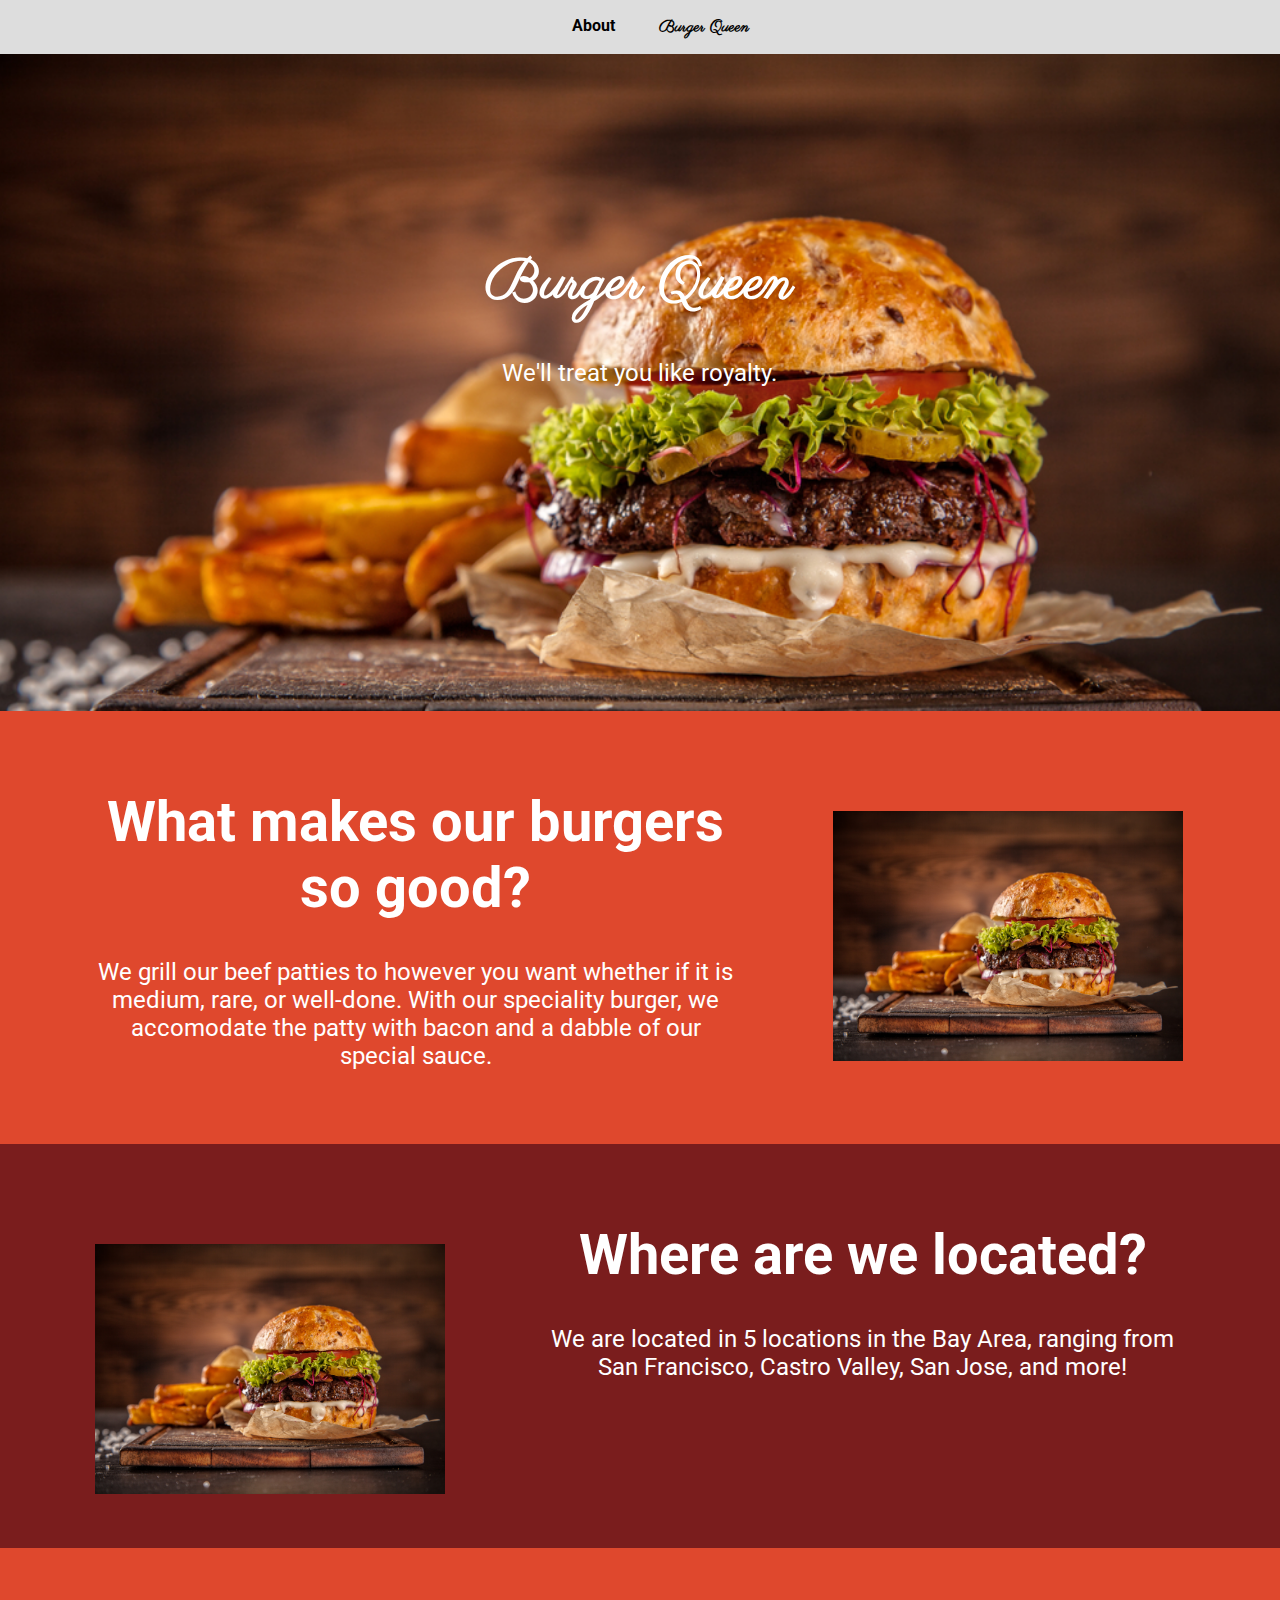
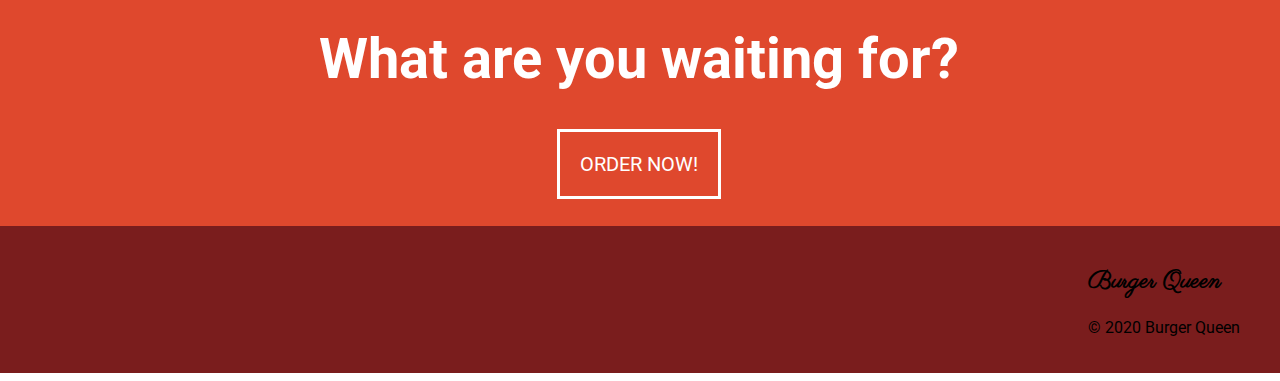
==== index.html @ d6ab8d56 "added homepage" ====
<!DOCTYPE html>

<html>

<head>
    <title>Home Website of Burger Queen</title>
    <meta name="description" content="">
    <meta name="viewport" content="width=device-width, initial-scale=1">
    <meta name="description"
        content="Burger Queen is a made-up fast food restaurant chain that grills delicious burgers for hungry customers">
    <link rel="stylesheet" href="style.css">
    <link href="https://fonts.googleapis.com/css2?family=Roboto&display=swap" rel="stylesheet">
    <link href="https://fonts.googleapis.com/css2?family=Parisienne&display=swap" rel="stylesheet">
</head>

<body>
    <header>
        <nav id="navbar">
            <ul id="nav-menu">
                <li class="nav-item">
                    <a class="nav-link" href="#about">About</a>
                </li>
                <li class="nav-item">
                    <a class="nav-link title-font" href="index.html">Burger Queen</a>
                </li>
            </ul>
        </nav>
    </header>

    <main id="main-content">
        <div id="title-container">
            <h1 class="fade-in header-font-size title-font">Burger Queen</h1>
            <p class="fade-in paragraph-font-size">We'll treat you like royalty.</p>
        </div>
        <div class="row-container red-bg">
            <div class="small-container">
                <h1 class="fade-in header-font-size">What makes our burgers so good?</h1>
                <p class="fade-in paragraph-font-size">We grill our beef patties to however you want whether if it is
                    medium, rare, or well-done.
                    With our speciality burger, we accomodate the patty with bacon and a dabble of our special sauce.
                </p>
            </div>
            <div class="img-center-row-container">
                <img alt="placeholder for different content" class="fade-in small-img"
                    src="images/shutterstock_burger.jpg">
            </div>
        </div>
        <div class="row-container darker-red-bg">
            <div class="img-center-row-container">
                <img alt="placeholder for different content" class="fade-in small-img"
                    src="images/shutterstock_burger.jpg">
            </div>
            <div class="small-container">
                <h1 class="fade-in header-font-size">Where are we located?</h1>
                <p class="fade-in paragraph-font-size">We are located in 5 locations in the Bay Area, ranging from San
                    Francisco, Castro Valley,
                    San Jose, and more!
                </p>
            </div>
        </div>
        <div class="row-container red-bg">
            <div class="small-container">
                <h1 class="fade-in header-font-size margin-bottom">What are you waiting for?</h1>
                <a href="" class="fade-in white-button"> ORDER NOW!</a>
            </div>
        </div>
    </main>

    <footer id="footer" class="darker-red-bg">
        <div class="copyright-container">
            <h2 class="title-font">Burger Queen</h2>
            <p class="copyright-font-size">&copy; 2020 Burger Queen</p>
        </div>
        <div>
            <ul>
            </ul>
        </div>
    </footer>

</body>

</html>
---- style.css ----
body {
    font-family: 'Roboto', sans-serif;
}

#navbar {
    display: flex;
    justify-content: space-evenly;
    background-color: #dddddd;
    position: fixed;
    top: 0;
    left: 0;
    width: 100%;
    color: #000000;
}

#main-content {
    display: flex;
    flex-direction: column;
    color: #ffffff;
}

#title-container {
    background-image: url("images/shutterstock_burger.jpg");
    background-position: contain;
    background-size: cover;
    text-align: center;
    color: #ffffff;
    margin: 0px -8px 40px -10px;
    padding: 200px 0px 300px 0px;
}

#navbar #nav-menu {
    text-align: right;
    list-style-type: none;
}

#navbar a {
    text-decoration: none;
    font-weight: bold;
    color: #000000;
}

#navbar a:visited {
    color: #000000;
}

#navbar .title-font:visited {
    color: #ffffff;
}

#footer {
    margin: -40px 0px 0px -20px;
    padding: 10px 0px 10px 28px;
    position: relative;
    bottom: 0;
    width: 100%;
    display: flex;
    justify-content: flex-end;
}

.copyright-container {
    padding: 10px 0px 10px 10px;
}

.small-container {
    text-align: center;
    width: 50%;
    height: 50%;
}

.row-container {
    display: flex;
    justify-content: space-evenly;
    margin: -40px -8px 40px -10px;
    padding: 40px 0px 50px 0px;
}

.red-bg {
    background-color: #df482d;
}

.darker-red-bg {
    background-color: #7a1d1d;
}

.nav-item {
    display: inline;
    padding: 20px;
}

/* placeholder logo */
.title-font {
    font-family: 'Parisienne', cursive;
}

.nav-item .title-font {
    color: #ffffff;
}

.light-red-bg {
    background-color: #e69292;
}

.small-img {
    width: 350px;
    height: 250px;
}

.header-font-size {
    font-size: 56px;
}

.white-button {
    text-decoration: none;
    border: #ffffff;
    border-style: solid;
    padding: 20px;
    color: white;
    font-size: 20px;
}

.margin-bottom {
    margin-bottom: 60px;
}

.paragraph-font-size {
    font-size: 24px;
}

.img-center-row-container {
    padding: 60px 0px 0px 0px;
}

.fade-in {
    animation: fade-in ease 4s;
    -webkit-animaton: fade-in ease 4s;
    -moz-animation: fade-in ease 4s;
    -o-animation: fade-in ease 4s;
    -ms-animation: fade-in ease 4s;
}

.copyright-font-size {
    font-size: 16px;
}

@keyframes fade-in {
    0% {
        opacity: 0;
    }
    100% {
        opacity: 1;
    }
}

@moz-keyframes fade-in {
    0% {
        opacity: 0;
    }
    100% {
        opacity: 1;
    }
}

@o-keyframes fade-in {
    0% {
        opacity: 0;
    }
    100% {
        opacity: 1;
    }
}

@ms-keyframes fade-in {
    0% {
        opacity: 0;
    }
    100% {
        opacity: 1;
    }
}
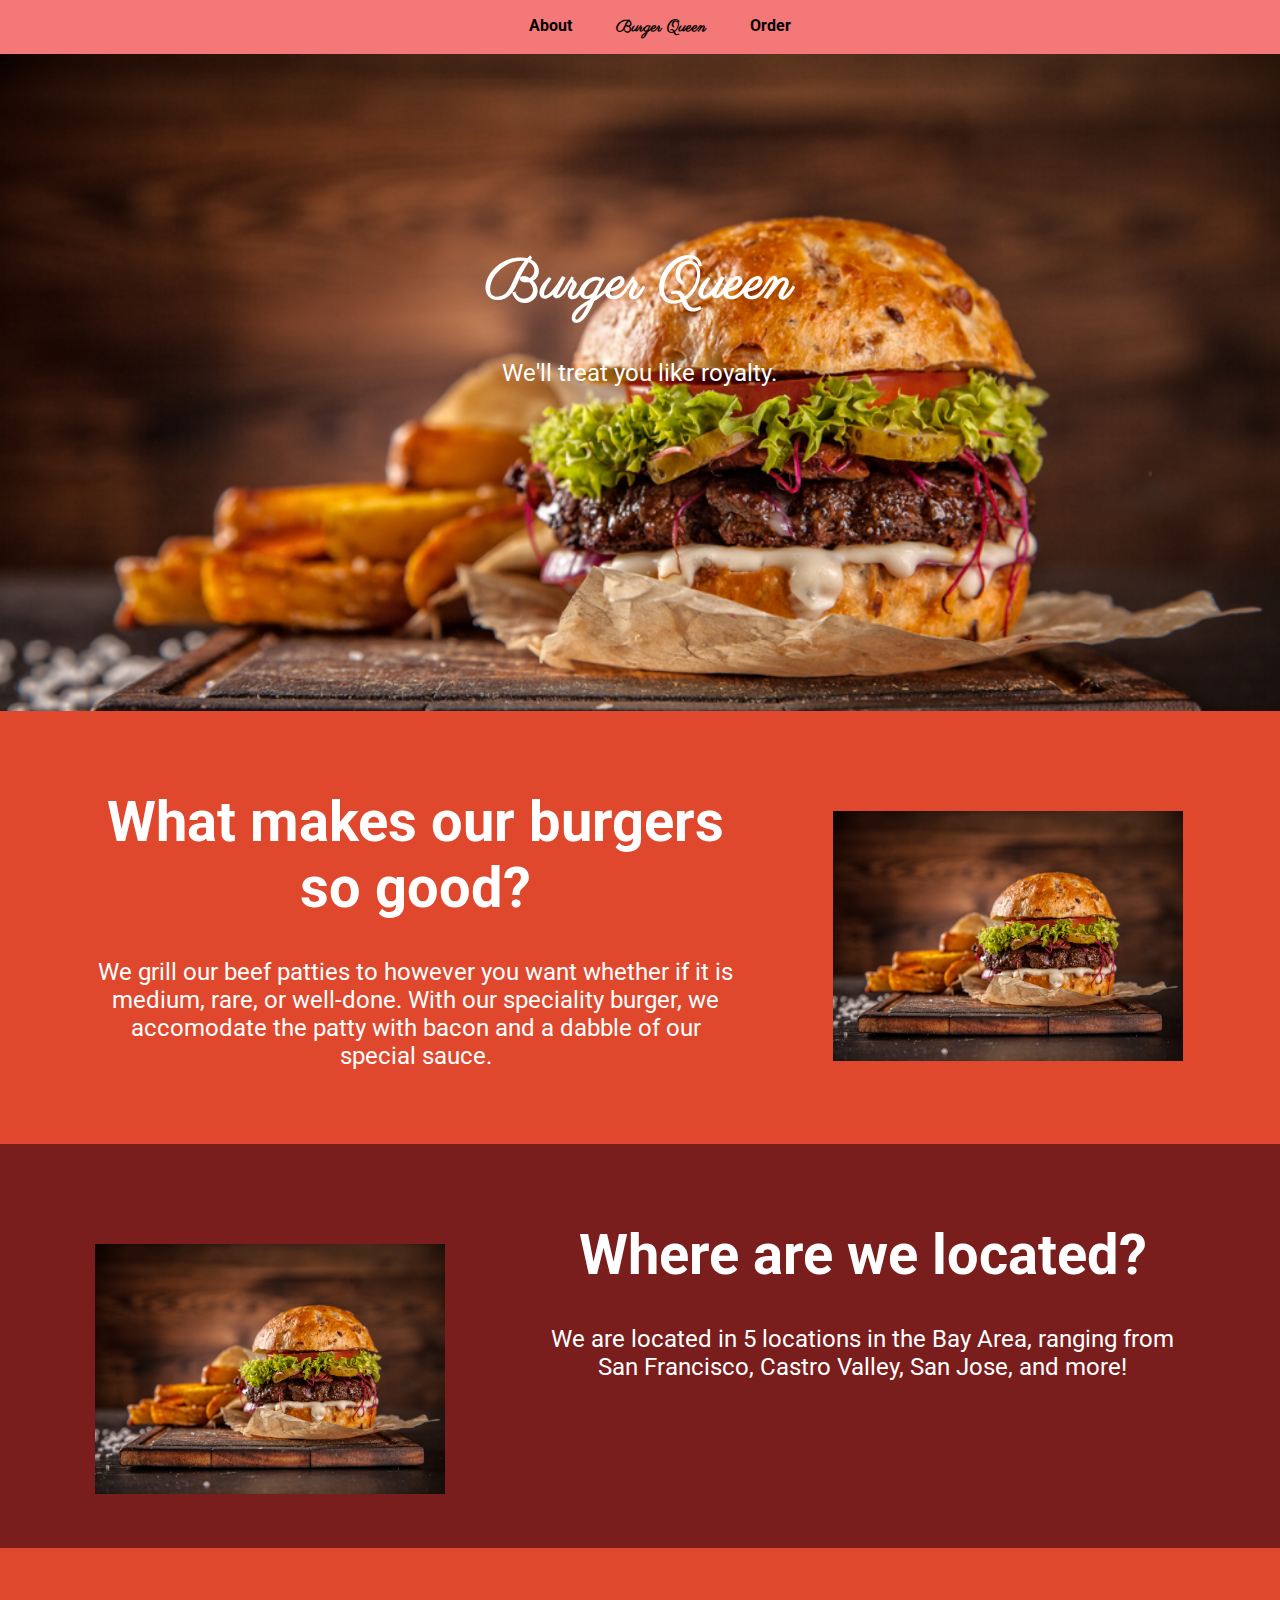
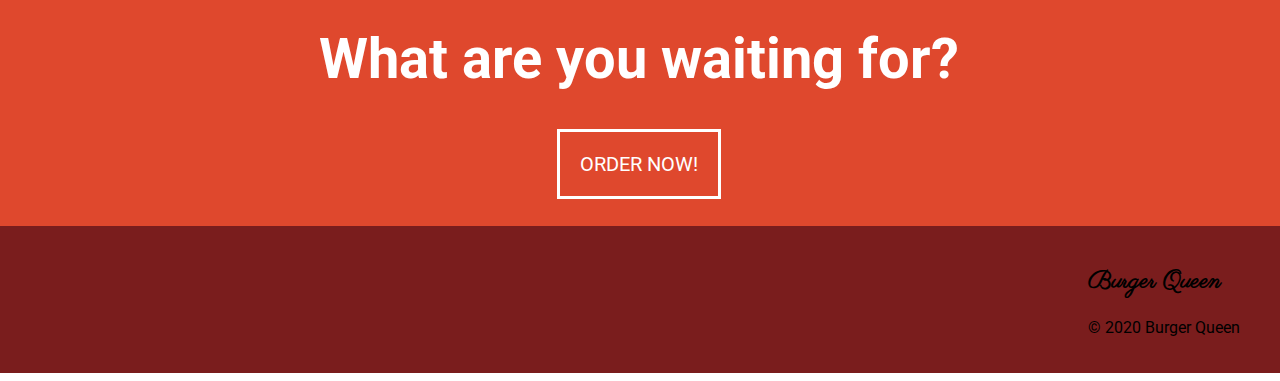
==== commit cb6d9b17: "added about.html, implemented a few style changes" ====
--- a/index.html
+++ b/index.html
@@ -18,10 +18,13 @@
         <nav id="navbar">
             <ul id="nav-menu">
                 <li class="nav-item">
-                    <a class="nav-link" href="#about">About</a>
+                    <a class="nav-link" href="about.html">About</a>
                 </li>
                 <li class="nav-item">
                     <a class="nav-link title-font" href="index.html">Burger Queen</a>
+                </li>
+                <li class="nav-item">
+                    <a class="nav-link" href="#">Order</a>
                 </li>
             </ul>
         </nav>
--- a/style.css
+++ b/style.css
@@ -5,7 +5,7 @@
 #navbar {
     display: flex;
     justify-content: space-evenly;
-    background-color: #dddddd;
+    background-color: #f57878;
     position: fixed;
     top: 0;
     left: 0;
@@ -119,6 +119,10 @@
     font-size: 20px;
 }
 
+.padding-top {
+    padding-top: 50px;
+}
+
 .margin-bottom {
     margin-bottom: 60px;
 }
@@ -132,11 +136,18 @@
 }
 
 .fade-in {
-    animation: fade-in ease 4s;
-    -webkit-animaton: fade-in ease 4s;
-    -moz-animation: fade-in ease 4s;
-    -o-animation: fade-in ease 4s;
-    -ms-animation: fade-in ease 4s;
+    animation: fade-in ease 2s;
+    -webkit-animaton: fade-in ease 2s;
+    -moz-animation: fade-in ease 2s;
+    -o-animation: fade-in ease 2s;
+    -ms-animation: fade-in ease 2s;
+}
+
+.thick-red-border {
+    border-width: 5px;
+    border-style: solid;
+    border-radius: 50%;
+    border-color: #7a1d1d;
 }
 
 .copyright-font-size {
